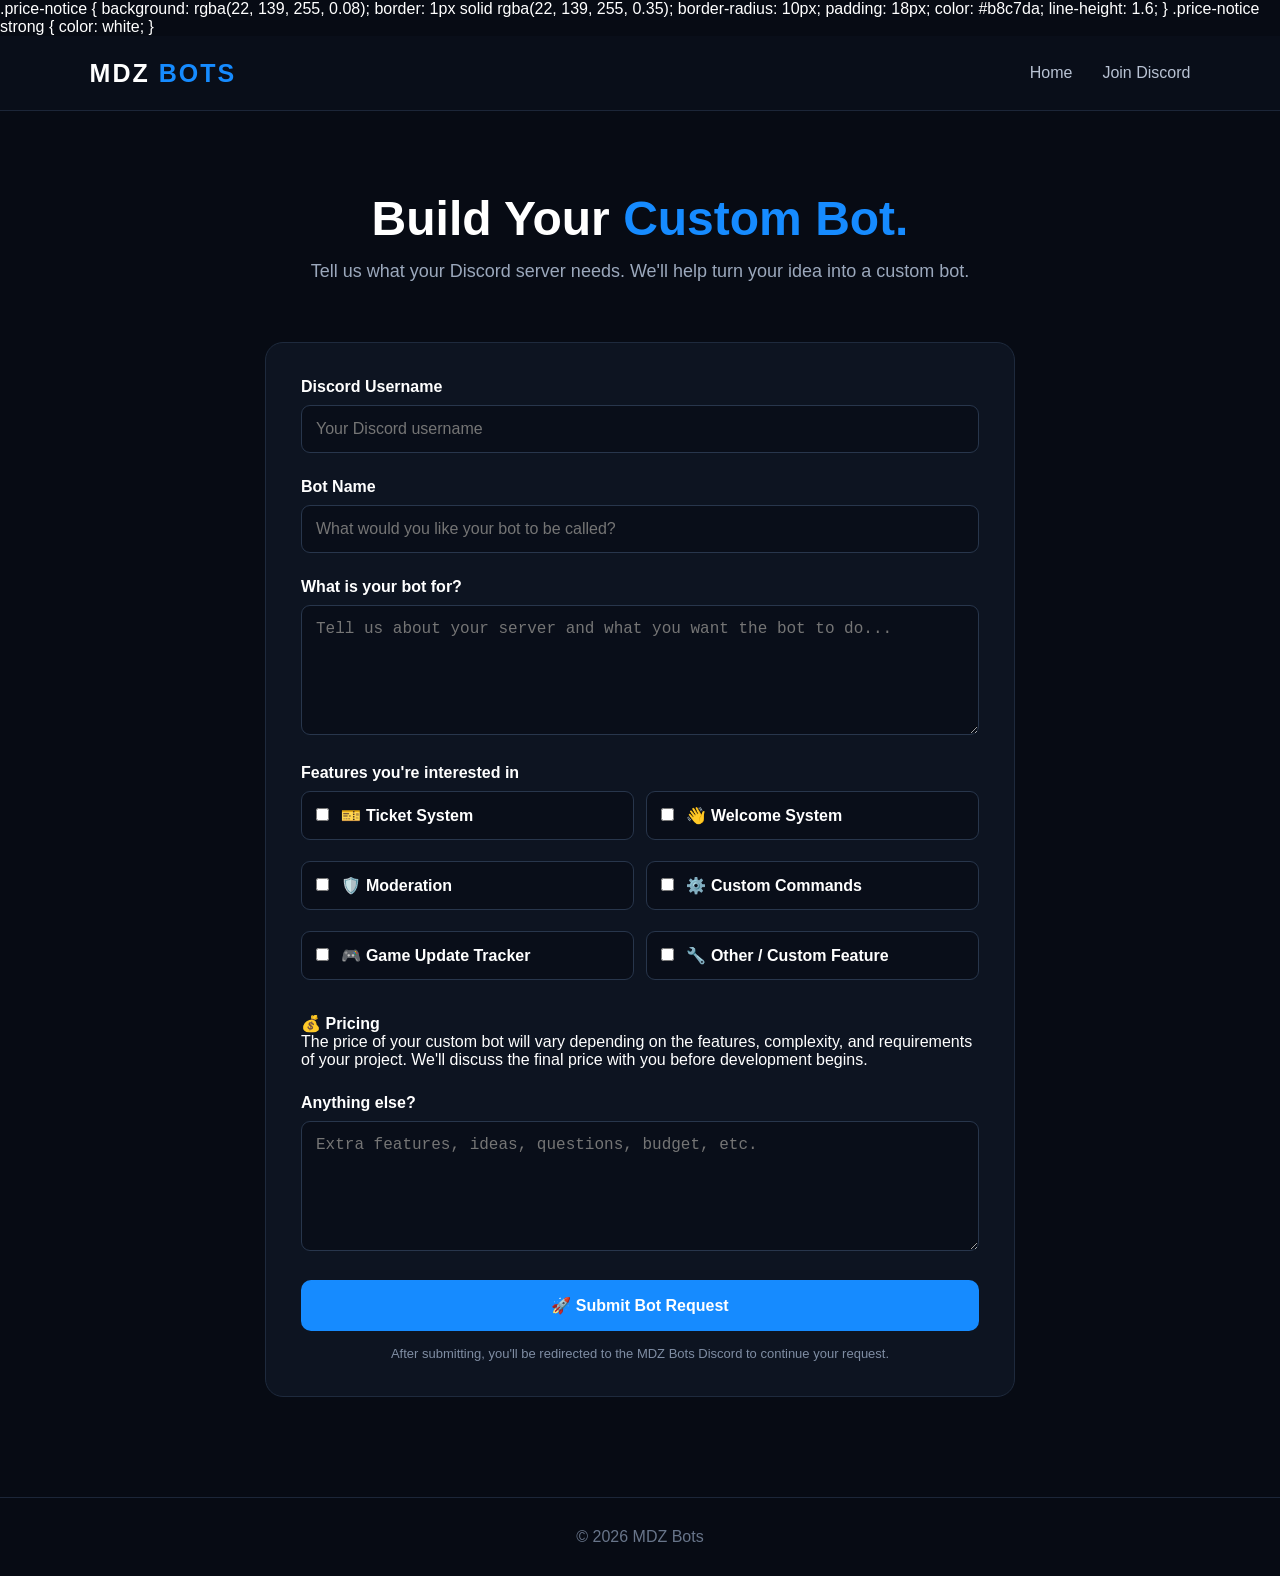
==== custom-bot.html @ 0844b684 "Add custom bot request page" ====
<!DOCTYPE html>
<html lang="en">
<head>
    <meta charset="UTF-8">
    <meta name="viewport" content="width=device-width, initial-scale=1.0">

    <title>Custom Bot | MDZ Bots</title>

    .price-notice {
    background: rgba(22, 139, 255, 0.08);
    border: 1px solid rgba(22, 139, 255, 0.35);
    border-radius: 10px;
    padding: 18px;
    color: #b8c7da;
    line-height: 1.6;
}

.price-notice strong {
    color: white;
}
    <style>
        * {
            margin: 0;
            padding: 0;
            box-sizing: border-box;
        }

        body {
            background: #070b14;
            color: white;
            font-family: Arial, Helvetica, sans-serif;
        }

        nav {
            height: 75px;
            display: flex;
            align-items: center;
            justify-content: space-between;
            padding: 0 7%;
            border-bottom: 1px solid #1c2638;
            background: #090e19;
        }

        .logo {
            font-size: 25px;
            font-weight: bold;
            letter-spacing: 2px;
            text-decoration: none;
            color: white;
        }

        .logo span {
            color: #168bff;
        }

        .nav-links {
            display: flex;
            gap: 30px;
        }

        .nav-links a {
            color: #b8c2d3;
            text-decoration: none;
        }

        .nav-links a:hover {
            color: white;
        }

        .page-header {
            text-align: center;
            padding: 80px 20px 40px;
        }

        .page-header h1 {
            font-size: 48px;
            margin-bottom: 15px;
        }

        .page-header h1 span {
            color: #168bff;
        }

        .page-header p {
            color: #9ba8bc;
            font-size: 18px;
        }

        .form-container {
            max-width: 750px;
            margin: 20px auto 100px;
            background: #0d1421;
            border: 1px solid #1e2a3d;
            border-radius: 18px;
            padding: 35px;
        }

        .form-group {
            margin-bottom: 25px;
        }

        label {
            display: block;
            margin-bottom: 9px;
            font-weight: bold;
        }

        input,
        textarea {
            width: 100%;
            background: #090e19;
            border: 1px solid #28364c;
            color: white;
            padding: 14px;
            border-radius: 9px;
            font-size: 16px;
        }

        input:focus,
        textarea:focus {
            outline: none;
            border-color: #168bff;
        }

        textarea {
            min-height: 130px;
            resize: vertical;
        }

        .features {
            display: grid;
            grid-template-columns: repeat(2, 1fr);
            gap: 12px;
        }

        .feature-option {
            background: #090e19;
            border: 1px solid #28364c;
            padding: 14px;
            border-radius: 9px;
        }

        .feature-option input {
            width: auto;
            margin-right: 8px;
        }

        .submit-button {
            width: 100%;
            border: none;
            background: #168bff;
            color: white;
            padding: 16px;
            border-radius: 10px;
            font-size: 16px;
            font-weight: bold;
            cursor: pointer;
        }

        .submit-button:hover {
            transform: translateY(-2px);
        }

        .notice {
            color: #7f8da3;
            font-size: 13px;
            text-align: center;
            margin-top: 15px;
        }

        footer {
            text-align: center;
            padding: 30px;
            color: #68758a;
            border-top: 1px solid #1c2638;
        }

        @media (max-width: 700px) {
            .nav-links {
                display: none;
            }

            .features {
                grid-template-columns: 1fr;
            }

            .page-header h1 {
                font-size: 36px;
            }

            .form-container {
                margin: 20px 15px 70px;
            }
        }
    </style>
</head>

<body>

    <nav>
        <a href="index.html" class="logo">
            MDZ <span>BOTS</span>
        </a>

        <div class="nav-links">
            <a href="index.html">Home</a>

            <a href="https://discord.gg/WzQwJwTrp"
               target="_blank">
                Join Discord
            </a>
        </div>
    </nav>


    <section class="page-header">
        <h1>Build Your <span>Custom Bot.</span></h1>

        <p>
            Tell us what your Discord server needs.
            We'll help turn your idea into a custom bot.
        </p>
    </section>


    <div class="form-container">

        <form id="botRequestForm"></form>

            <div class="form-group">
                <label>Discord Username</label>
                <input
    type="text"
    name="discordUsername"
    placeholder="Your Discord username"
    required
>
            </div>

            <div class="form-group">
                <label>Bot Name</label>
                <input
    type="text"
    name="botName"
    placeholder="What would you like your bot to be called?"
>
            </div>

            <div class="form-group">
                <label>What is your bot for?</label>
                <textarea
    name="botPurpose"
    placeholder="Tell us about your server and what you want the bot to do..."
    required
></textarea>
            </div>


            <div class="form-group">

                <label>Features you're interested in</label>

                <div class="features">

                    <label class="feature-option">
                      <input type="checkbox" name="features" value="Ticket System">  
                        🎫 Ticket System
                    </label>

                    <label class="feature-option">
                        <input type="checkbox" name="features" value="Welcome System">
                        👋 Welcome System
                    </label>

                    <label class="feature-option">
                        <input type="checkbox" name="features" value="Moderation">
                        🛡️ Moderation
                    </label>

                    <label class="feature-option">
                        <input type="checkbox" name="features" value="Custom Commands">
                        ⚙️ Custom Commands
                    </label>

                    <label class="feature-option">
                        <input type="checkbox" name="features" value="Game Update Tracker">
                        🎮 Game Update Tracker
                    </label>

                    <label class="feature-option">
                        <input type="checkbox" name="features" value="Other / Custom Feature">
                        🔧 Other / Custom Feature
                    </label>

                </div>

            </div>

    <div class="form-group">
    <div class="price-notice">
        💰 <strong>Pricing</strong><br>
        The price of your custom bot will vary depending on
        the features, complexity, and requirements of your project.
        We'll discuss the final price with you before development begins.
    </div>
</div>
            <div class="form-group">
                <label>Anything else?</label>

                <textarea
    name="extraNotes"
    placeholder="Extra features, ideas, questions, budget, etc."
></textarea>
            </div>


<button
    type="button"
    class="submit-button"
    onclick="submitBotRequest()">
    🚀 Submit Bot Request
</button>
           <div class="notice">
    After submitting, you'll be redirected to the MDZ Bots Discord
    to continue your request.
</div> 
        </form>

    </div>


    <footer>
        © 2026 MDZ Bots
    </footer>

<script>
    async function submitBotRequest() {
        const form = document.getElementById("botRequestForm");
        const formData = new FormData(form);

        const discordUsername = document.querySelector('[name="discordUsername"]').value.trim();
        const botName = formData.get("botName") || "Not specified";
        const botPurpose = document.querySelector('[name="botPurpose"]').value.trim();
        const extraNotes = formData.get("extraNotes") || "None";
        const features = formData.getAll("features");

        if (!discordUsername || !botPurpose) {
            alert("Please enter your Discord username and tell us what your bot is for.");
            return;
        }

        const request = `
MDZ CUSTOM BOT REQUEST

Discord Username: ${discordUsername}
Bot Name: ${botName}

BOT PURPOSE:
${botPurpose}

FEATURES:
${features.length > 0 ? features.join(", ") : "None selected"}

EXTRA NOTES:
${extraNotes}
        `.trim();

        try {
            await navigator.clipboard.writeText(request);

            alert(
                "Your bot request has been copied! 🚀\n\n" +
                "You will now be sent to the MDZ Bots Discord.\n" +
                "Open a Custom Bot ticket and paste your request."
            );

            window.open(
                "https://discord.gg/WzQwJwTrp",
                "_blank"
            );

        } catch (error) {
            console.error(error);

            alert(
                "Your request is ready, but it couldn't be copied automatically."
            );
        }
    }
</script>
</body>
</html>
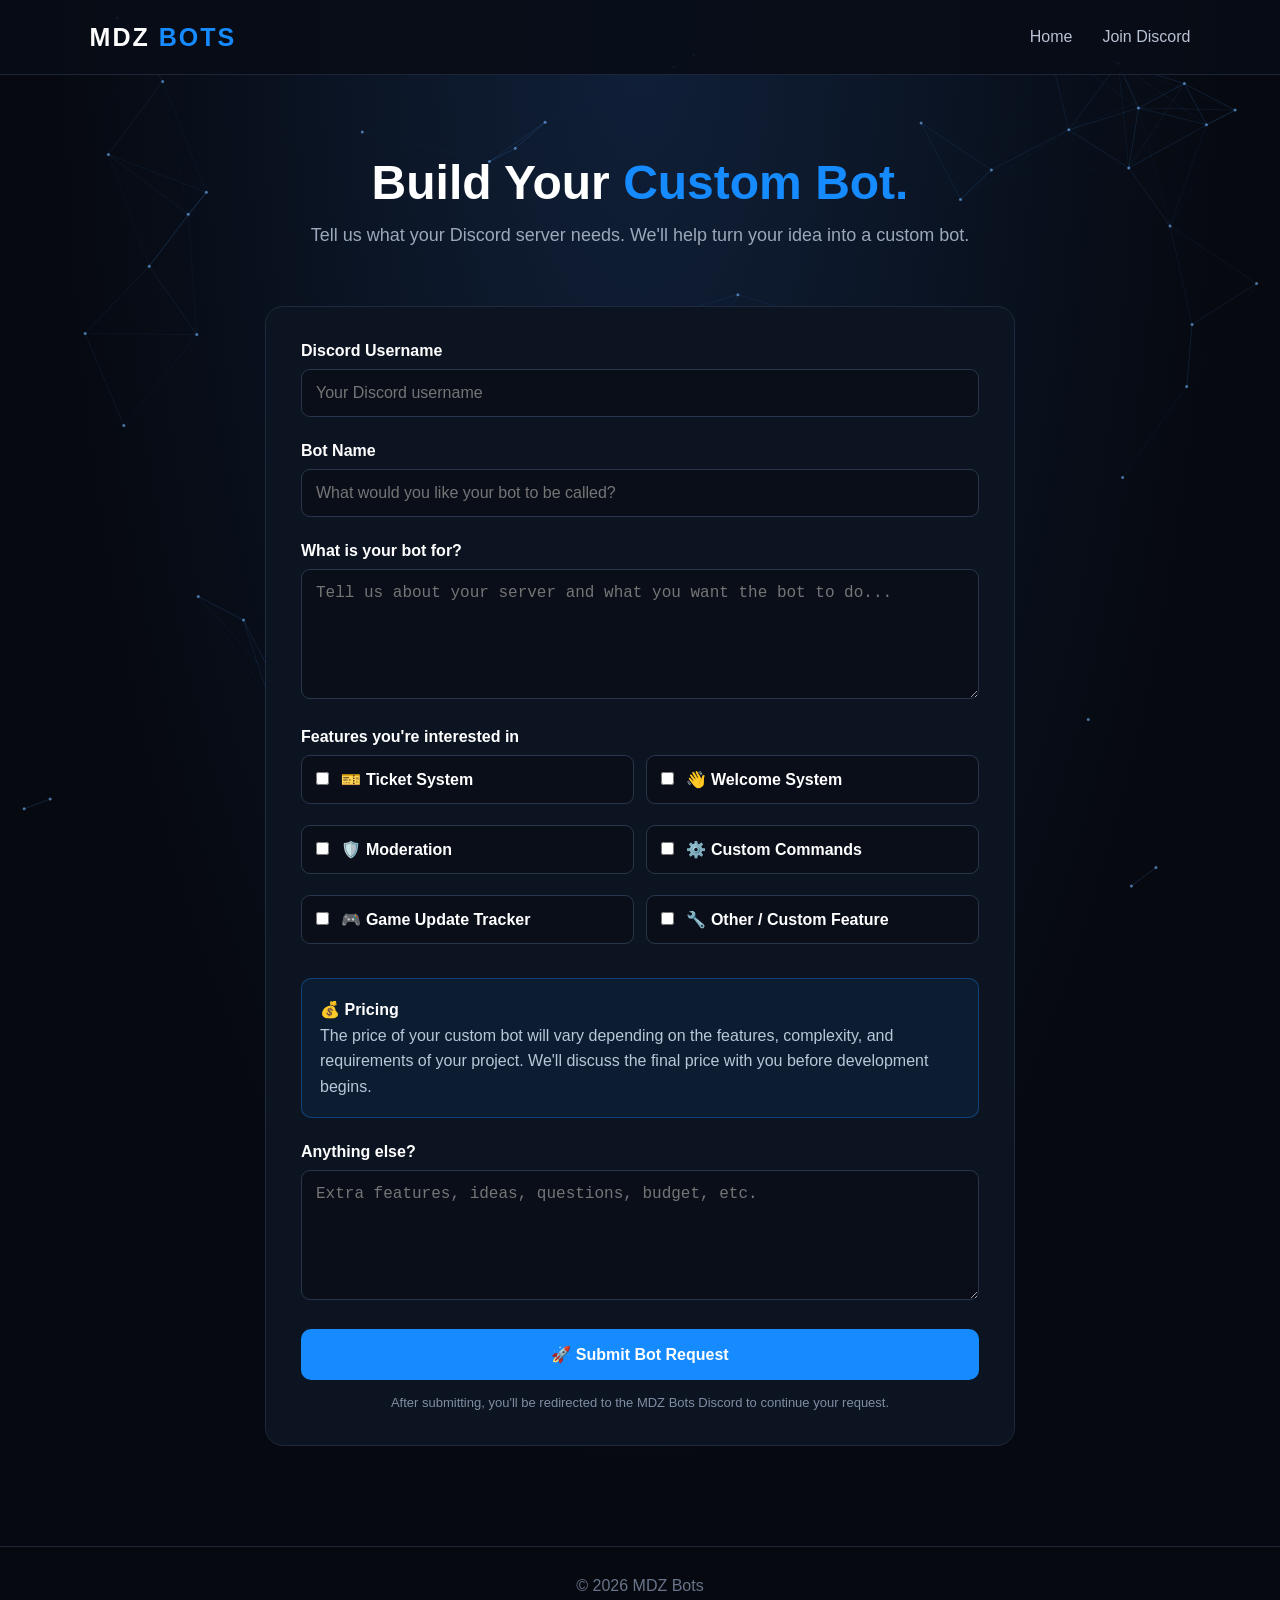
==== commit 0ed9a10d: "Fix background with interactive blue particle network" ====
--- a/custom-bot.html
+++ b/custom-bot.html
@@ -6,6 +6,7 @@
 
     <title>Custom Bot | MDZ Bots</title>
 
+    <style>
     .price-notice {
     background: rgba(22, 139, 255, 0.08);
     border: 1px solid rgba(22, 139, 255, 0.35);
@@ -18,7 +19,7 @@
 .price-notice strong {
     color: white;
 }
-    <style>
+
         * {
             margin: 0;
             padding: 0;
@@ -193,6 +194,8 @@
             }
         }
     </style>
+    <link rel="stylesheet" href="background.css">
+    <script src="background.js" defer></script>
 </head>
 
 <body>
--- a/background.css
+++ b/background.css
@@ -0,0 +1,31 @@
+/* Shared background: keep decorative layers behind every page control. */
+body {
+    min-height: 100vh;
+    position: relative;
+    isolation: isolate;
+    background: #060910;
+    background-image: radial-gradient(ellipse at 50% 0%, #102039 0%, transparent 65%);
+}
+#network-background {
+    position: fixed;
+    inset: 0;
+    width: 100%;
+    height: 100%;
+    z-index: -1;
+    pointer-events: none;
+}
+.hero, .custom-section {
+    background: transparent;
+}
+.hero::before {
+    content: none;
+}
+nav {
+    background: rgba(8, 13, 23, 0.9);
+}
+footer {
+    position: relative;
+}
+@media (prefers-reduced-motion: reduce) {
+    html { scroll-behavior: auto; }
+}
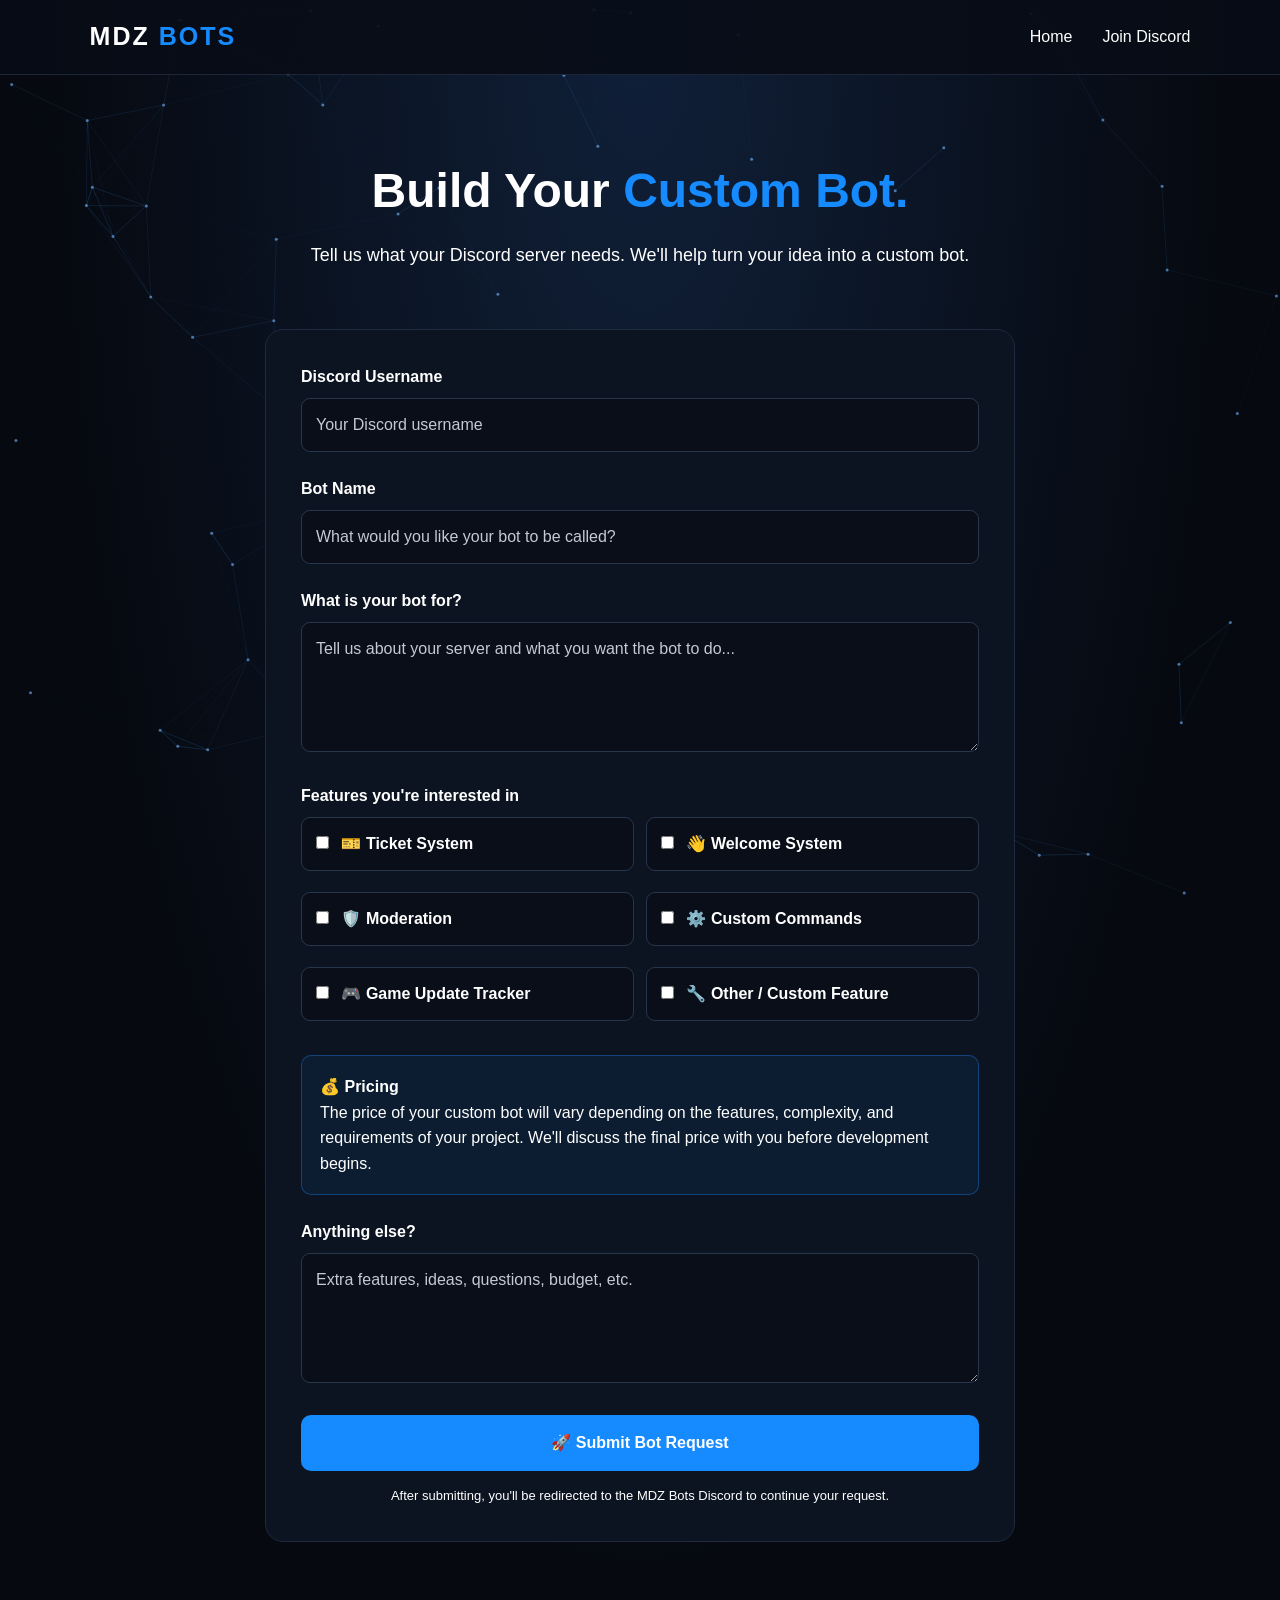
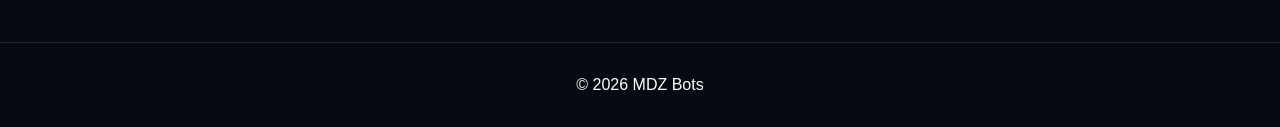
==== commit 765a5801: "Improve text contrast and use Discord-style typography" ====
--- a/custom-bot.html
+++ b/custom-bot.html
@@ -12,7 +12,7 @@
     border: 1px solid rgba(22, 139, 255, 0.35);
     border-radius: 10px;
     padding: 18px;
-    color: #b8c7da;
+    color: #ffffff;
     line-height: 1.6;
 }
 
@@ -29,7 +29,6 @@
         body {
             background: #070b14;
             color: white;
-            font-family: Arial, Helvetica, sans-serif;
         }
 
         nav {
@@ -60,7 +59,7 @@
         }
 
         .nav-links a {
-            color: #b8c2d3;
+            color: #ffffff;
             text-decoration: none;
         }
 
@@ -83,7 +82,7 @@
         }
 
         .page-header p {
-            color: #9ba8bc;
+            color: #ffffff;
             font-size: 18px;
         }
 
@@ -163,7 +162,7 @@
         }
 
         .notice {
-            color: #7f8da3;
+            color: #ffffff;
             font-size: 13px;
             text-align: center;
             margin-top: 15px;
@@ -172,7 +171,7 @@
         footer {
             text-align: center;
             padding: 30px;
-            color: #68758a;
+            color: #ffffff;
             border-top: 1px solid #1c2638;
         }
 
--- a/background.css
+++ b/background.css
@@ -1,5 +1,8 @@
 /* Shared background: keep decorative layers behind every page control. */
 body {
+    color: #ffffff;
+    font-family: "gg sans", "Noto Sans", "Helvetica Neue", "Segoe UI", Helvetica, Arial, sans-serif;
+    line-height: 1.5;
     min-height: 100vh;
     position: relative;
     isolation: isolate;
@@ -29,3 +32,13 @@
 @media (prefers-reduced-motion: reduce) {
     html { scroll-behavior: auto; }
 }
+
+/* Native controls otherwise use a separate browser font. */
+button, input, textarea, select {
+    font: inherit;
+    color: #ffffff;
+}
+input::placeholder, textarea::placeholder {
+    color: #c4c9d4;
+    opacity: 1;
+}
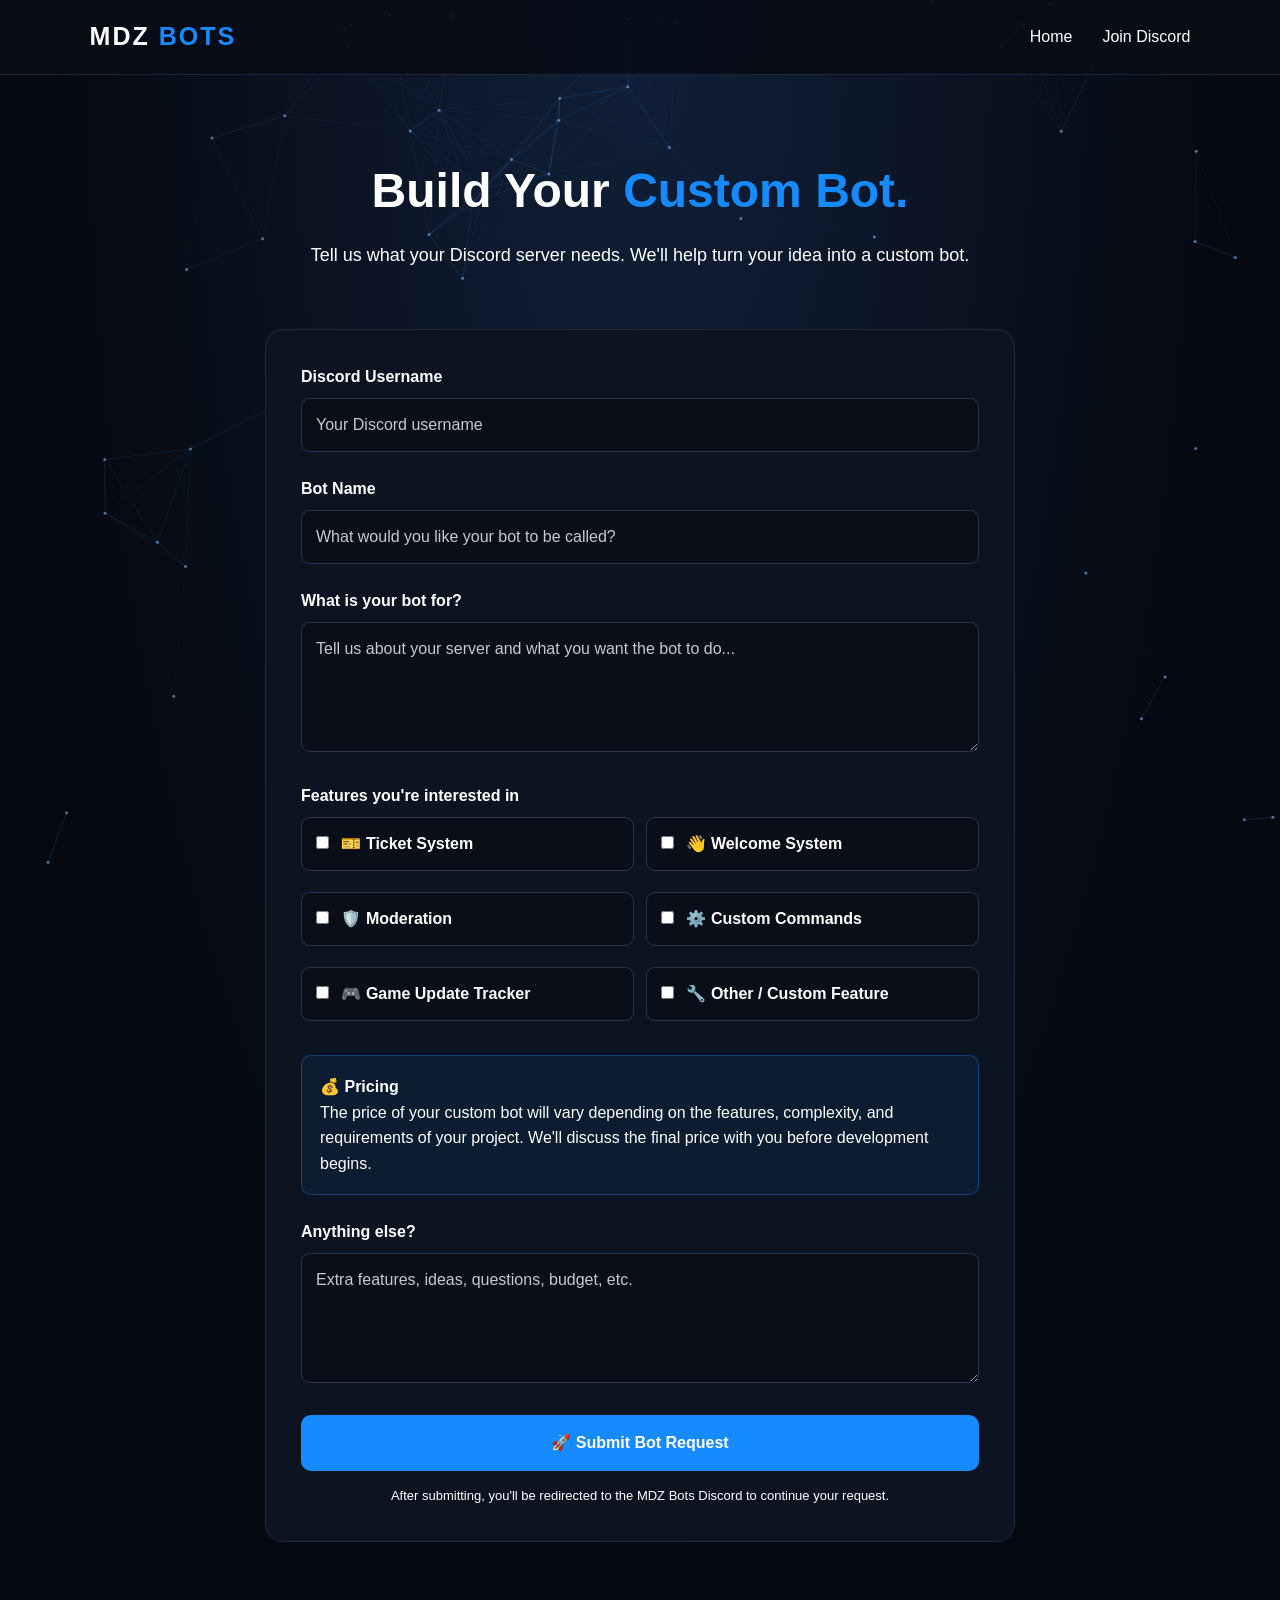
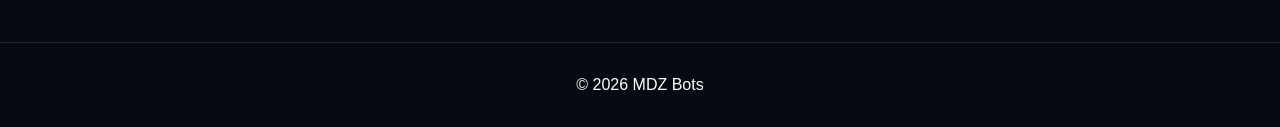
==== commit 8cb9aa14: "Keep text white with inline fallback and refresh stylesheet cache" ====
--- a/custom-bot.html
+++ b/custom-bot.html
@@ -7,6 +7,16 @@
     <title>Custom Bot | MDZ Bots</title>
 
     <style>
+        /* Keep text readable even while the shared stylesheet is loading. */
+        body {
+            color: #ffffff;
+            background-color: #060910;
+            font-family: "gg sans", "Noto Sans", "Helvetica Neue", "Segoe UI", Helvetica, Arial, sans-serif;
+        }
+        button, input, textarea, select {
+            font: inherit;
+            color: #ffffff;
+        }
     .price-notice {
     background: rgba(22, 139, 255, 0.08);
     border: 1px solid rgba(22, 139, 255, 0.35);
@@ -193,7 +203,7 @@
             }
         }
     </style>
-    <link rel="stylesheet" href="background.css">
+    <link rel="stylesheet" href="background.css?v=765a580-white-text">
     <script src="background.js" defer></script>
 </head>
 
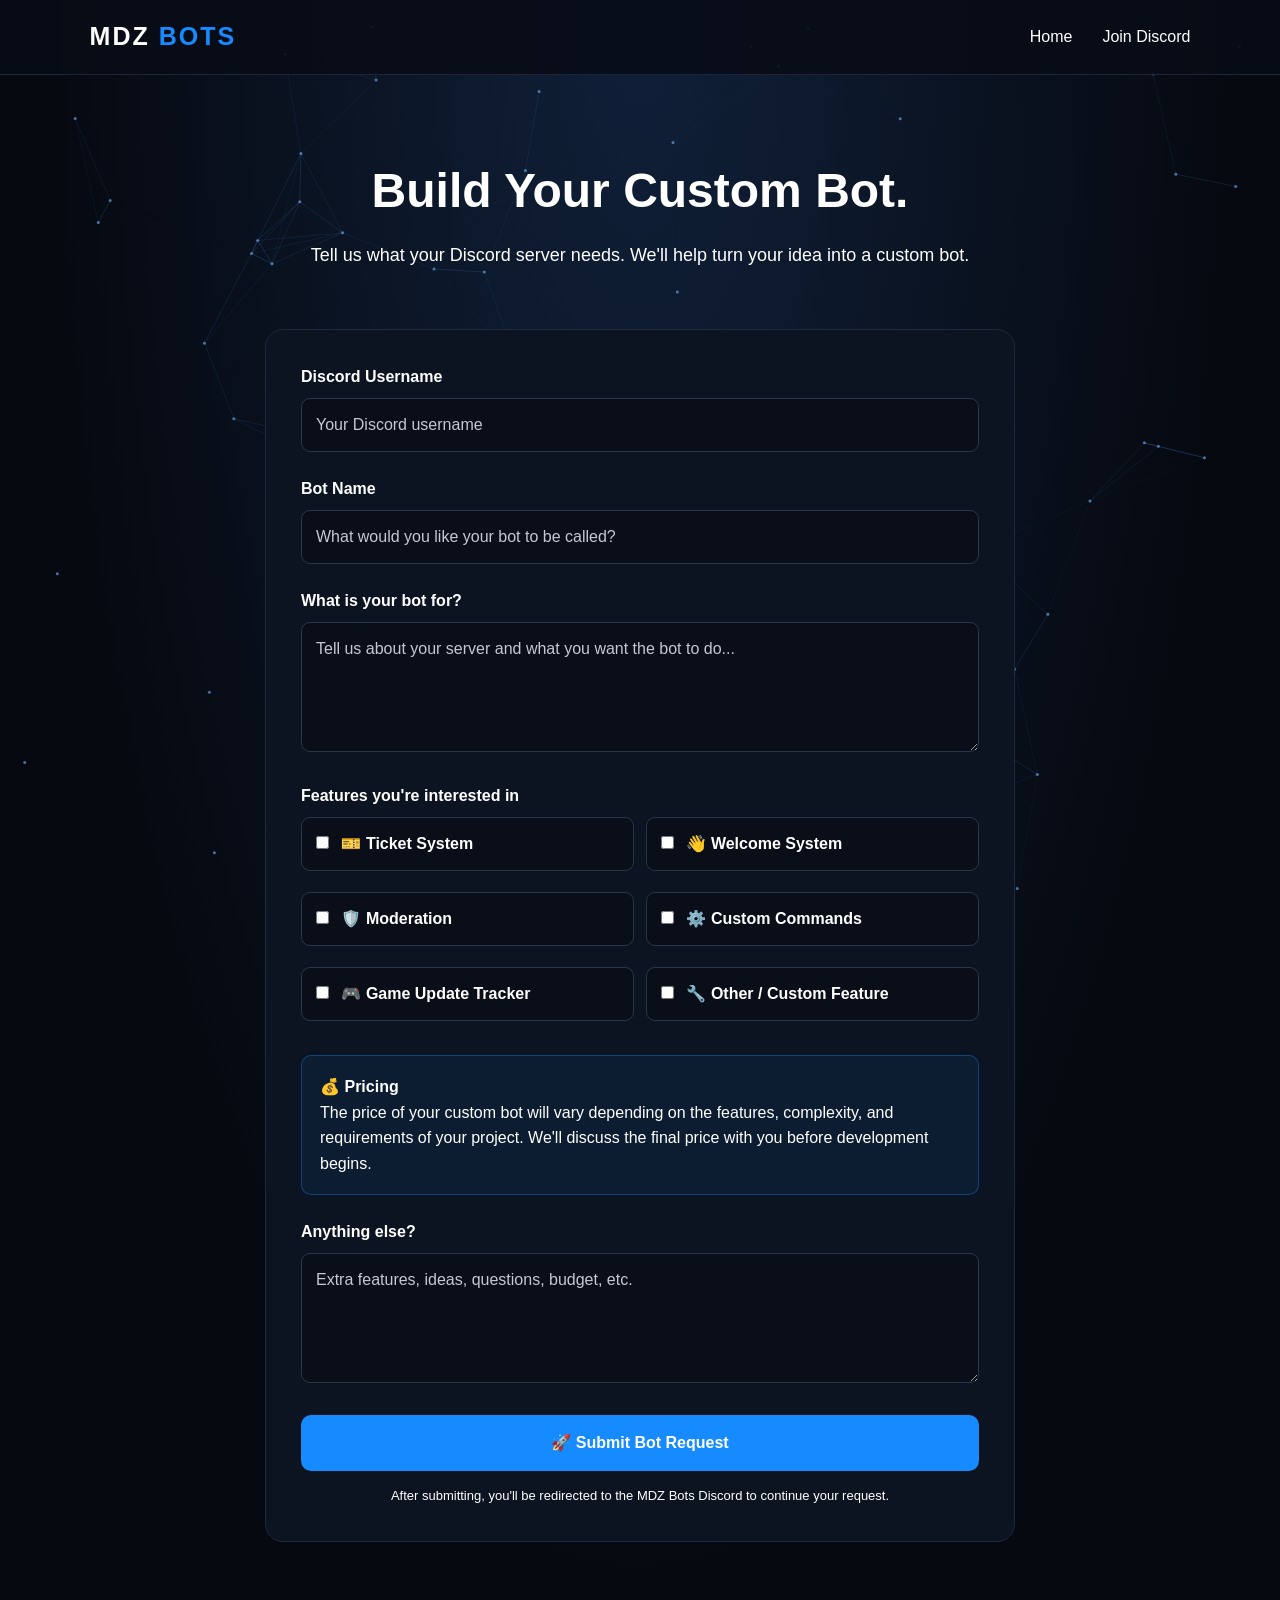
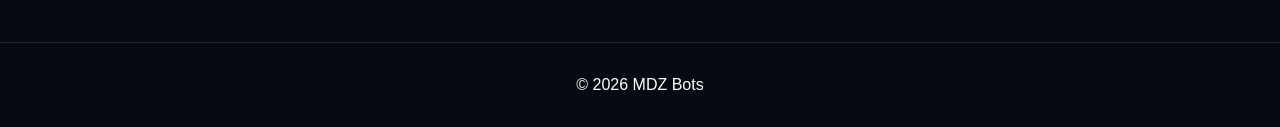
==== commit 68a76374: "Set explicit white foreground on hero headings and feature cards" ====
--- a/custom-bot.html
+++ b/custom-bot.html
@@ -202,8 +202,21 @@
                 margin: 20px 15px 70px;
             }
         }
+
+/* Explicit foreground colors for headings and cards, independent of inheritance. */
+.hero h1,
+.hero h1 span,
+.section-title h2,
+.custom-section h2,
+.feature-card,
+.feature-card h3,
+.feature-card p,
+.page-header h1,
+.page-header h1 span {
+    color: #ffffff;
+}
     </style>
-    <link rel="stylesheet" href="background.css?v=765a580-white-text">
+    <link rel="stylesheet" href="background.css?v=white-headings-2">
     <script src="background.js" defer></script>
 </head>
 
--- a/background.css
+++ b/background.css
@@ -42,3 +42,16 @@
     color: #c4c9d4;
     opacity: 1;
 }
+
+/* Explicit foreground colors for headings and cards, independent of inheritance. */
+.hero h1,
+.hero h1 span,
+.section-title h2,
+.custom-section h2,
+.feature-card,
+.feature-card h3,
+.feature-card p,
+.page-header h1,
+.page-header h1 span {
+    color: #ffffff;
+}
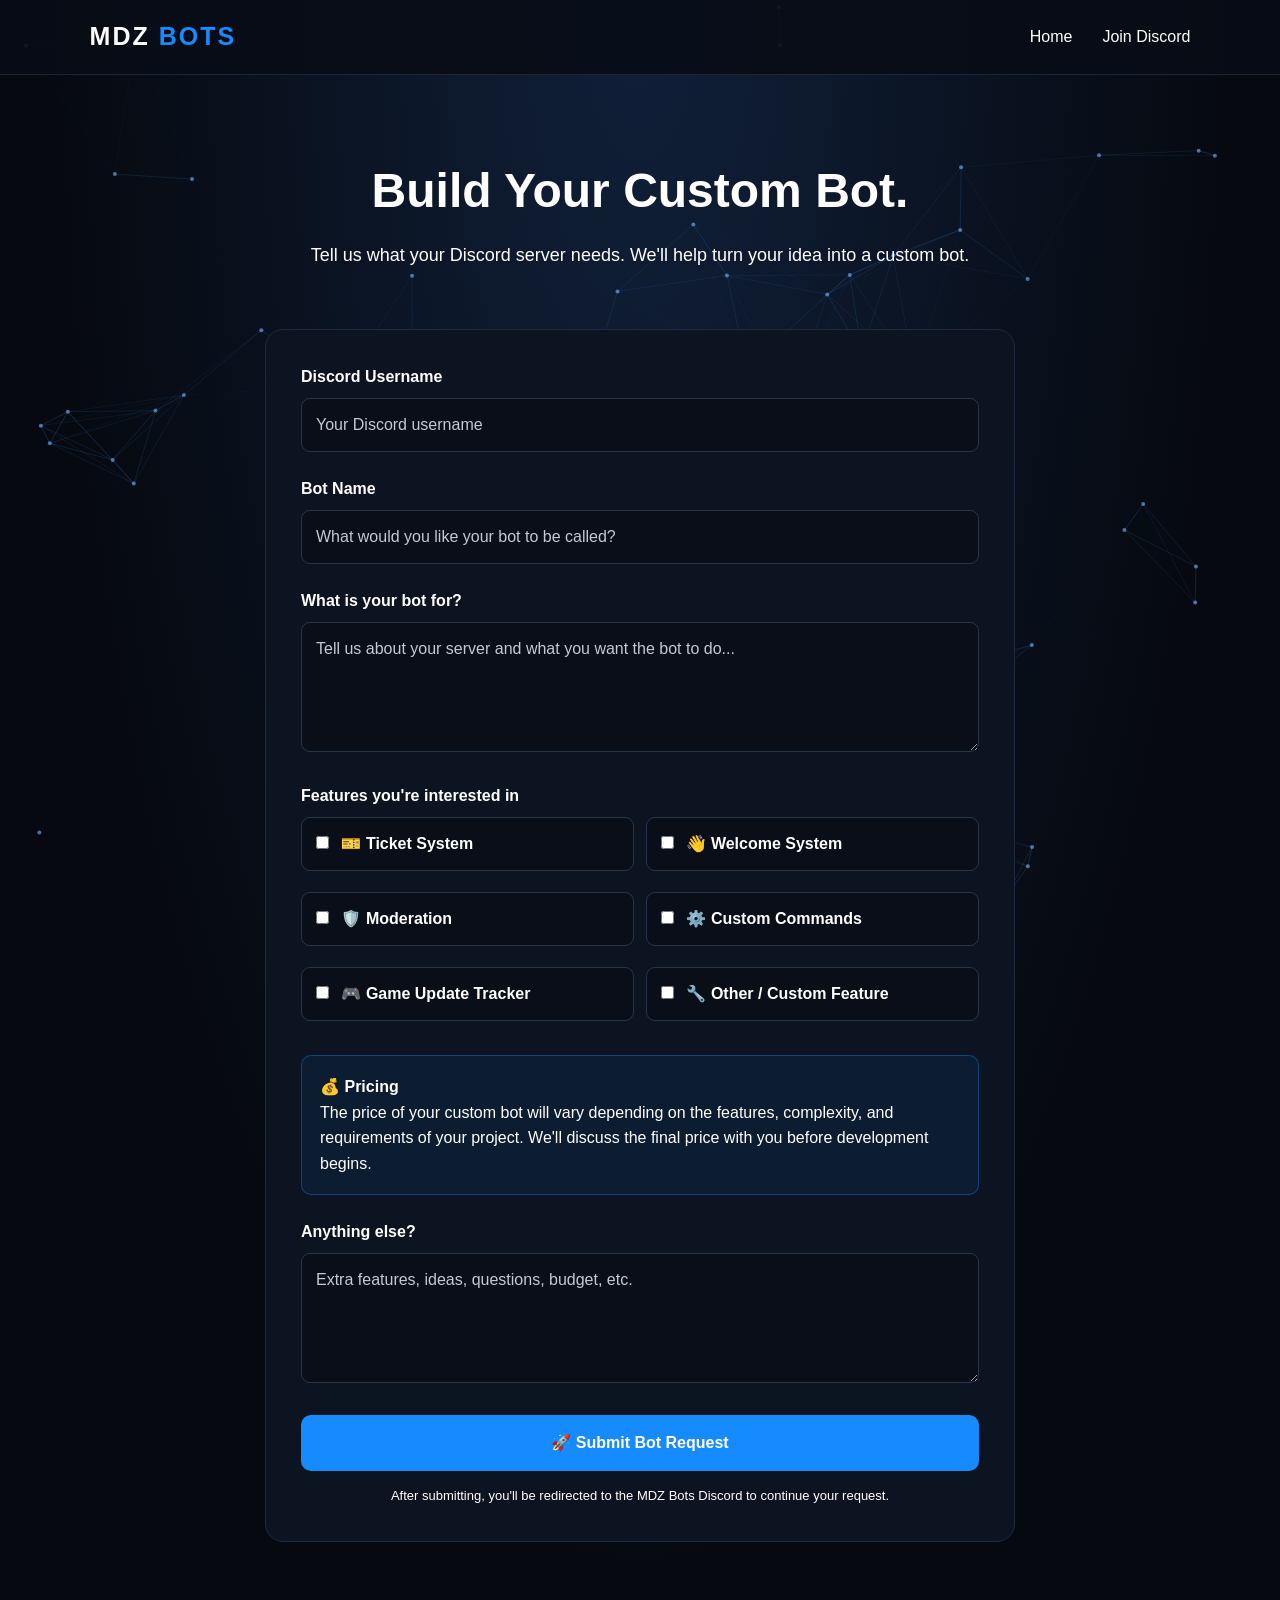
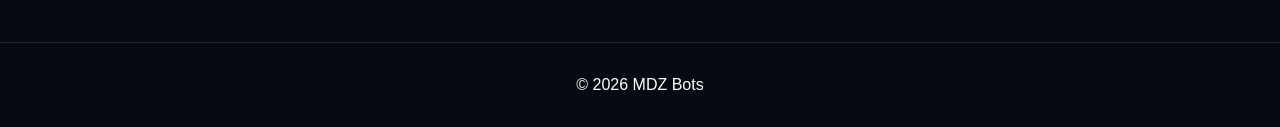
==== commit a962acfb: "Slightly enlarge background particles and connection reach" ====
--- a/custom-bot.html
+++ b/custom-bot.html
@@ -217,7 +217,7 @@
 }
     </style>
     <link rel="stylesheet" href="background.css?v=white-headings-2">
-    <script src="background.js" defer></script>
+    <script src="background.js?v=larger-particles-1" defer></script>
 </head>
 
 <body>
